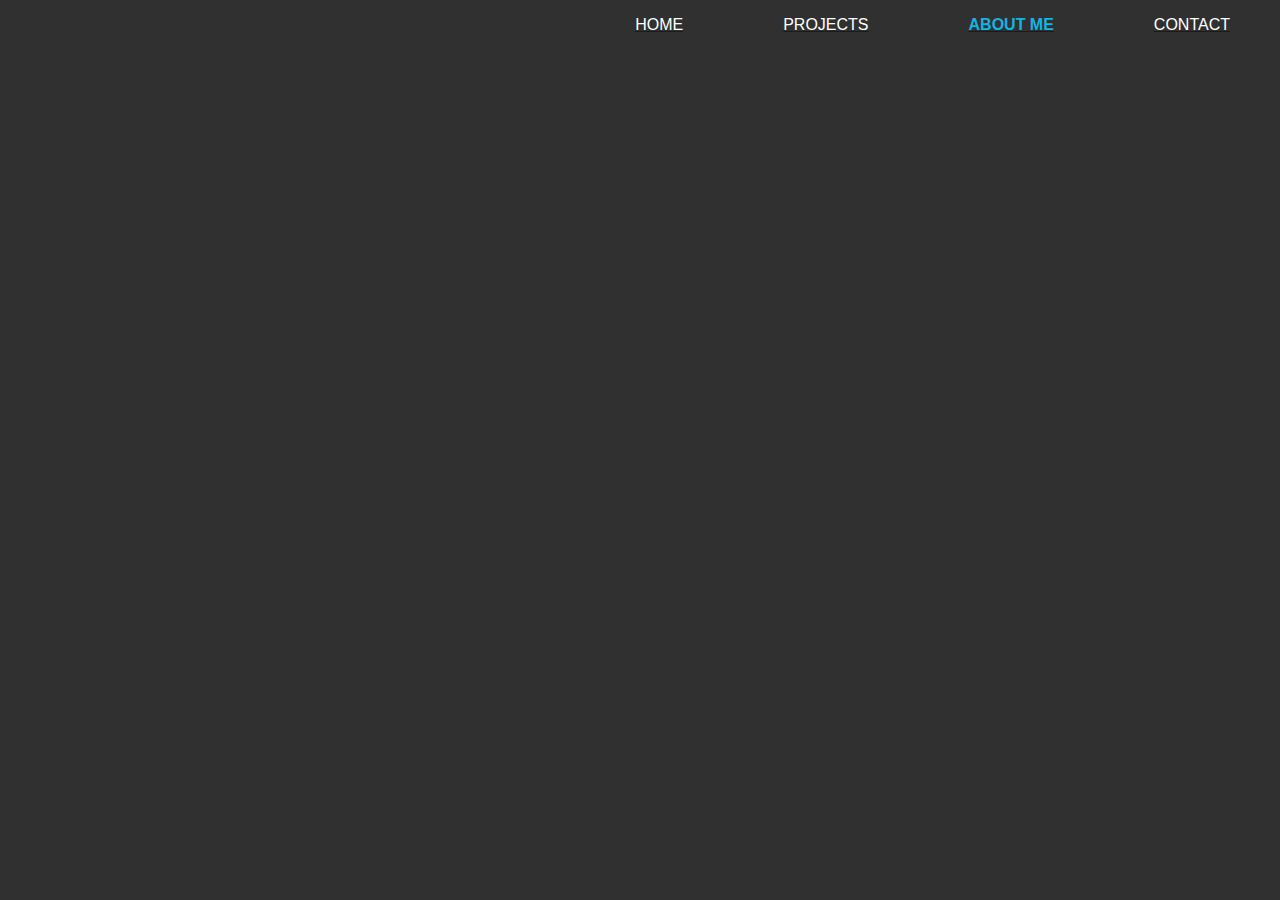
==== about.html @ 49687499 "first commit" ====
<!DOCTYPE html>
<html lang="en">
<head>
  <meta charset="UTF-8">
  <meta name="viewport" content="width=device-width, initial-scale=1.0">
  <meta http-equiv="X-UA-Compatible" content="ie=edge">
  <link rel="stylesheet" href="reset.css">
  <link rel="stylesheet" href="main.css">
  <title>About me</title>
</head>
<body>
<header>
  <ul>
    <a href="index.html"><li>HOME</li></a>
    <a href="projects.html"><li>PROJECTS</li></a>
    <a href="about.html"><li class="active">ABOUT ME</li></a>
    <a href="contact.html"><li>CONTACT</li></a>
  </ul>
</header>
</body>
</html>
---- main.css ----
body{
  background-color: #303030;
  color: aliceblue;
}
ul{
  display: flex;
  justify-content: flex-end;
}
li{
  margin-left: 50px;
  margin-right: 50px;
  color: white;
  transform: none;
}
li:hover{
  color:#11B5E4;
  font-weight: 900;
}
.active{
    color:#11B5E4;
    font-weight: 900;
}
.projects{
  display: flex;
  justify-content: center;
  text-align: center;
}
.design img:hover{
  border: #11B5E4 solid 5px;
}
.developpement img:hover{
  border: #11B5E4 solid 5px;
}
.projects img{
  width: 50%;
}
h1{
  writing-mode: vertical-rl;
  text-orientation: upright;
  letter-spacing: 0.8em;
  font-weight: 900;
}
.first{
  display: flex;
  margin-bottom: 100px;
}
.first h2{
  font-weight: 900;
}
.second{
  display:flex;
}
.second img {
  height:350px;
  margin-left: 350px;
}
.second p{
border: 0.5px solid #000000;
margin-top:300px;
width: 700px;
padding: 60px 90px 60px 90px;
font-family: roboto;
line-height: 38px;
}
.prenium{
  display:flex;
  justify-content: center;
  overflow: hidden;
  height:60vh;
}
.perspective-text{
  color:#11B5E4;
  font-family: Arial, Helvetica, sans-serif;
  font-size: 65px;
  
  font-weight: bolder;
  letter-spacing: -2px;
  text-transform: uppercase;
}
.perspective-line{
  height: 50px ;
  overflow: hidden;
  position: relative;
}
.perspective-text p{
  margin: 0;
  height: 50px;
  line-height: 50px;
  font-weight: 900;
  transition: all 0.5s ease-in-out
}
.perspective-line:nth-child(odd){
  transform: skew(60deg, -30deg) scaleY(0.667);
}
.perspective-line:nth-child(even){
  transform: skew(0deg, -30deg) scaleY(1.333);
}
.perspective-text:hover p{
transform: translate(0,-50px);
}
.perspective-line:nth-child(1){
  left: 29px;
}
.perspective-line:nth-child(2){
  left: 58px;
}
.perspective-line:nth-child(3){
  left: 87px;
  color: black;
}
.perspective-line:nth-child(4){
  left: 116px;
}
.perspective-line:nth-child(5){
  left: 145px;
}
.perspective-line:nth-child(6){
  left: 174px;
}
.fourth{
  margin-top:100px;
  display: flex;

}
.button{
  display: flex;
  align-items: center;
  justify-content: center;

}
.social-button{
  min-width: 11rem;
  display: flex;
  justify-content: center;
  height: 2.1rem;
  padding: 0.375rem 0.375rem 0;
  background: #eee;
  border-radius:0.25rem;
  box-shadow: inset 0 1px 2px rgb(0, 0, 0,3);
  perspective: 30rem;
  margin-right: 70px;
  margin-left: 70px;
}
.cover{
  transform-origin: center bottom;
  transform-style: preserve-3d;
  text-align: center;
  z-index: 99;
}
.cover,.cover>*{
  position: absolute;
  top: 0;
  left: 0;
  width: 100%;
  height: 100%;
}
.cover svg{
  width: 40px;
  height: 40px;
  filter: drop-shadow(0 1px 2px rgb(0,0,0,0.25));
}
.inner,.outer {
  border-radius: 0.25rem;
  background-image: linear-gradient(top, transparent 0%,rgba(0,0,0,0.1)100%);
}
.twitter .inner{
  background-color: #67e2fe;
}
.twitter .outer{
  background-color: #2ec8fa;
  transform:translateZ(0.25rem); 
}
.twitter .edge{
  background-color: #20c7f3;

  top: 0.25rem;
  height: 0.25rem;
  transform: rotateX(90deg);
  transform-origin: center top;
}
.social-button:hover .cover{
  transform: rotateX(-120deg);
}
.social-button, .social-button div{
  transition-duration: 0.7s;
  transition-timing-function: ease;
}
.shadow{
  position: absolute;
  top:100%;
  left: 0;
  width: 100%;
  height: 3.2rem;
  border-radius: 0.5rem;
  opacity: 0;
  background-image: linear-gradient(to bottom, rgba(0,0,0,0.3)0%,transparent 100%);
  transform:rotateX(90deg);
  transform-origin: center top;
}
.social-button:hover .shadow{
  transform:rotateX(45deg) scale(0.95); 
  opacity: 1;
}
.facebook .inner {
  background-color: #3b5998;
}
.facebook .outer {
  background-color: #476ab4;
  
}
.facebook .edge {
  background-color: #2f477c;
  top: 0.25rem;
  height: 0.25rem;
  transform: rotateX(90deg);
  transform-origin: center top;
}
.facebook-add{
  text-decoration: none;
  color: #3b5998;
}
.facebook-logo{
  width:22px
}
.github .inner {
  background-color: #1d1f22;
}
.github .outer {
  background-color: #202427;
  
}
.github .edge {
  background-color: #1b1f23;
  top: 0.25rem;
  height: 0.25rem;
  transform: rotateX(90deg);
  transform-origin: center top;
}
.github .cover svg{
  height: 30px;
}
.github-follow{
  text-decoration: none;
  color: #1b1f23;
}
.github-logo{
  width:22px
}
.section-social{
  display: flex;
  justify-content: center;
  align-items: center;
}
.gmail .inner {
  background-color: #d23f31;
}
.gmail .outer {
  background-color: #db4437;
  
}
.gmail .edge {
  background-color: #db4437;
  top: 0.25rem;
  height: 0.25rem;
  transform: rotateX(90deg);
  transform-origin: center top;
}
.gmail .cover svg{
  height: 30px;
}
.gmail-follow{
  text-decoration: none;
  color: #1b1f23;
}
.gmail-logo{
  width:22px
}
.gmail-send{
  text-decoration: none;
  color: #db4437;
}
.title-design{
  font-size:50px;
  letter-spacing: 0.8em;
}
.design-container{
  display: flex;
}
.container{
height: 750px;
width: 500px;
border:solid 1px white;
}
h4{
  margin-left: 30px;
  font-size: 30px;
}
.projects-design-first{
  background-image: url("images/Zenphone\ 6\ edition\ 30_2880x1035.jpg");
  background-size:contain;
  background-attachment: fixed; 
  background-repeat: no-repeat;
}
.projects-design-second{
  background-image: url("images/ROG-PHONE-II_2880x1035.jpg");
  background-size:cover;
  background-attachment: fixed; 
}
.projects-design-third{
  background-image: url("images/Zenbook\ Pro\ Duo\ 2880x1035.jpg");
  background-size:cover;
  background-attachment: fixed; 
}
.projects-design-fourth{
  background-image: url("images/design.jpg");
  background-size:cover;
  background-attachment: fixed; 
}
.projects-design-fifth{
  background-image: url("images/design.jpg");
  background-size:cover;
  background-attachment: fixed; 
}
.projects-container{
  display: flex;
}
.second-container{
  display: flex;
  justify-content: center;
  align-items: center;
}
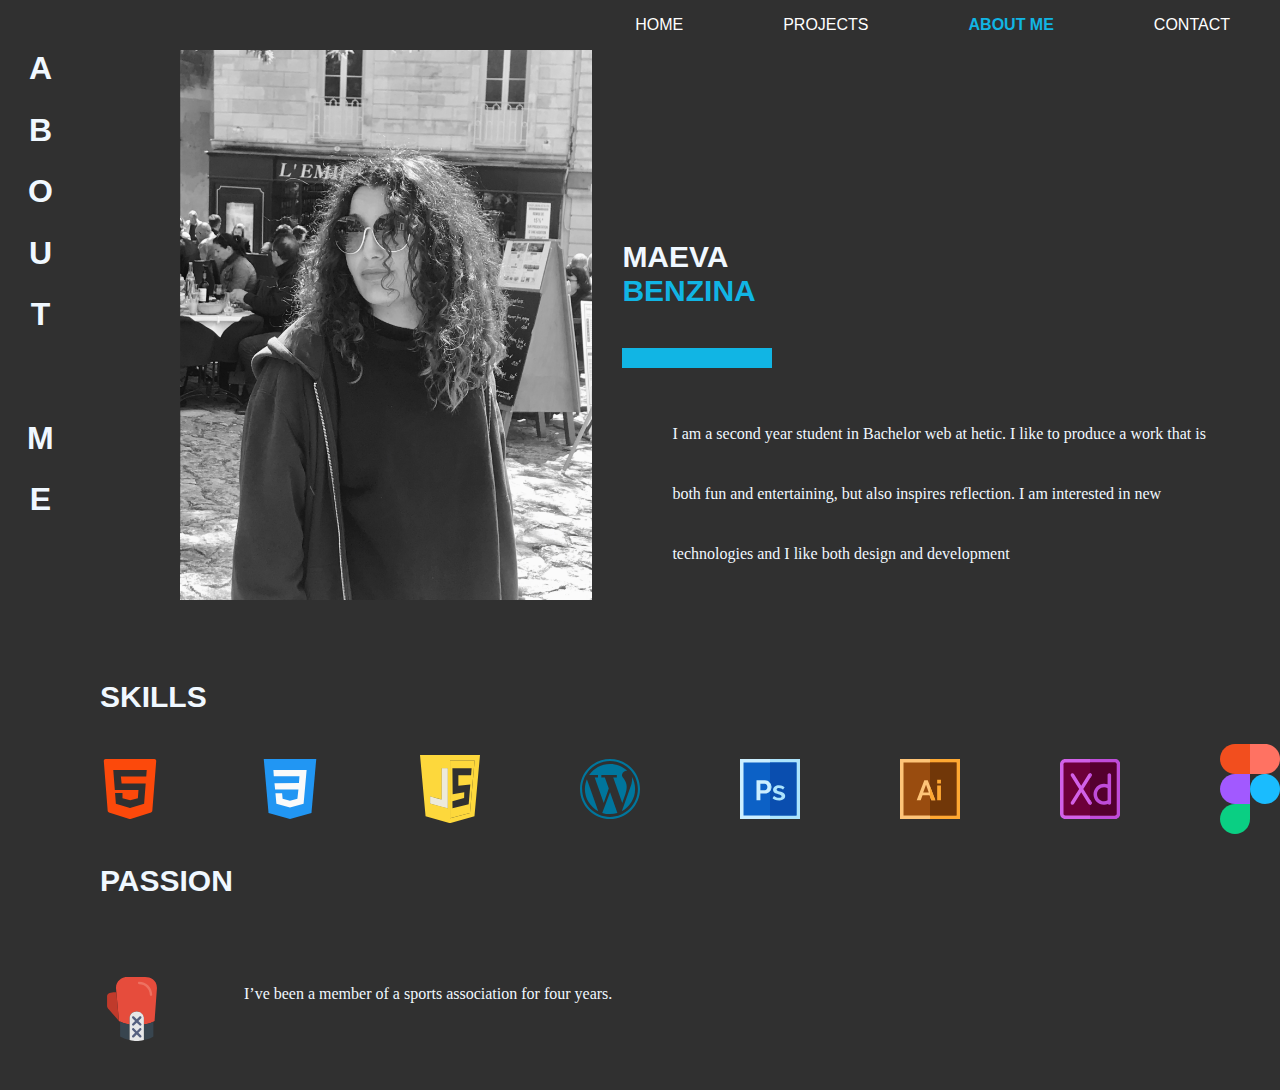
==== commit 8c272e56: "second commit" ====
--- a/about.html
+++ b/about.html
@@ -16,6 +16,358 @@
     <a href="about.html"><li class="active">ABOUT ME</li></a>
     <a href="contact.html"><li>CONTACT</li></a>
   </ul>
+  
 </header>
+<section class="second"> 
+    <h1>ABOUT ME</h1>
+   <img src="images/photo.jpg" alt="">
+   <div>
+   <h4>MAEVA <br> <span> BENZINA </span></h4>
+   <hr>
+    <p>I am a second year student in Bachelor web at hetic. I like to produce a work that is both fun and entertaining, but also inspires reflection. I am interested in new technologies and I like both design and development</p>
+  </div>
+</section>
+<section class="skills">
+  <h3>SKILLS</h3>
+  <div class="logo-skills">
+<svg version="1.1" id="Layer_1" xmlns="http://www.w3.org/2000/svg" xmlns:xlink="http://www.w3.org/1999/xlink" x="0px" y="0px"
+	 viewBox="0 0 434.147 434.147" style="enable-background:new 0 0 434.147 434.147;" xml:space="preserve">
+<path style="fill:#FC490B;" d="M27.336,14.372l28.177,360.474c0.423,5.413,4.087,10.029,9.263,11.67l148.268,47.008
+	c2.622,0.831,5.437,0.831,8.059,0l148.268-47.008c5.176-1.641,8.84-6.257,9.263-11.67l28.177-360.474
+	C407.417,6.622,401.292,0,393.519,0H40.629C32.856,0,26.731,6.622,27.336,14.372z M334.553,126.215H150.918l5.542,51.105h174.099
+	L319.17,323.013l-102.096,32.369l-102.096-32.369l-5.95-76.116h53.588v37.336l55.89,15l55.556-15l4.31-59.503H107.295L95.937,79.419
+	H338.21L334.553,126.215z"/>
+<g>
+</g>
+<g>
+</g>
+<g>
+</g>
+<g>
+</g>
+<g>
+</g>
+<g>
+</g>
+<g>
+</g>
+<g>
+</g>
+<g>
+</g>
+<g>
+</g>
+<g>
+</g>
+<g>
+</g>
+<g>
+</g>
+<g>
+</g>
+<g>
+</g>
+</svg>
+  <svg version="1.1" id="Capa_1" xmlns="http://www.w3.org/2000/svg" xmlns:xlink="http://www.w3.org/1999/xlink" x="0px" y="0px"
+	 viewBox="0 0 512 512" style="enable-background:new 0 0 512 512;" xml:space="preserve">
+<polygon style="fill:#2196F3;" points="32,0 72.8,460.8 256,512 439.136,460.832 480,0 "/>
+<polygon style="fill:#FAFAFA;" points="392.768,150.688 387.616,208.576 372.064,382.112 256,414.208 255.904,414.24 
+	139.904,382.112 131.808,291.36 188.64,291.36 192.864,338.432 255.936,355.456 255.968,355.424 319.136,338.4 327.744,259.968 
+	129.088,260.512 123.456,206.88 332.512,204.416 336.736,147.008 117.856,147.616 114.176,94.208 256,94.208 397.824,94.208 "/>
+<g>
+</g>
+<g>
+</g>
+<g>
+</g>
+<g>
+</g>
+<g>
+</g>
+<g>
+</g>
+<g>
+</g>
+<g>
+</g>
+<g>
+</g>
+<g>
+</g>
+<g>
+</g>
+<g>
+</g>
+<g>
+</g>
+<g>
+</g>
+<g>
+</g>
+</svg>
+<svg id="svg4525" xmlns="http://www.w3.org/2000/svg" viewBox="0 0 256.4 291.5" ><style>.st7{fill:#d4b830}.st7,.st8{opacity:.986;fill:#ebebeb;fill-opacity:0;enable-background:new}.st8{fill-opacity:.9216}.st9{fill:#fdd83c}</style><g id="g5193" transform="translate(4.988 -113.385)"><path id="path5113" class="st9" d="M18.8 375.4L-5 113.4l256.4.1-23.6 261.7L123 404.8 18.8 375.4zm189.7-14.3l19.9-224.4h-105l.8 247.5 84.3-23.1zm-94.9-191.5H88.1l-.3 134.3-49.5-13.5.1 30.7 75.2 20.3V169.6z"/><path id="path5159" class="st9" d="M105.2 338.9c-3.3-1-19.6-5.4-36.2-9.9l-30.1-8.1v-15.1c0-14.8 0-15.1 1.5-14.6.8.3 11.8 3.3 24.4 6.8l22.9 6.3.2-67 .2-67h25v85.2c0 67.7-.2 85.2-.9 85.2-.5-.1-3.7-.9-7-1.8z"/><path id="path5157" class="st8" d="M38.4 321.1l-.1-30.7s31.6 8.9 49.5 13.5l.3-134.2h25.5v171.7l-75.2-20.3z"/><path id="path5117" class="st9" d="M123.4 136.6h105L208.5 361l-85.1 23.1V136.6zm79.7 186.8l6.9-83.9-51 5.7v-44.8l54.4-.2 2.2-30.6-82.1.4 1.1 111.4 49.6-8.5-.7 24.8-50 13.3.5 30.4 69.1-18z"/></g>
+</svg>
+<svg version="1.1" id="Layer_1" xmlns="http://www.w3.org/2000/svg" xmlns:xlink="http://www.w3.org/1999/xlink" x="0px" y="0px"
+	 viewBox="0 0 447.674 447.674" style="enable-background:new 0 0 447.674 447.674;" xml:space="preserve">
+<g>
+	<path style="fill:#00769D;" d="M134.289,138.16h-24.722l67.399,190.521l37.732-107.825l-29.254-82.696H159.36v-18.154h115.508
+		v18.154h-27.049l67.398,190.521l24.227-69.234c31.781-88.702-26.048-116.333-26.048-136.129s16.048-35.843,35.843-35.843
+		c1.071,0,2.111,0.058,3.13,0.153c-33.541-31.663-78.768-51.08-128.534-51.08c-65.027,0-122.306,33.146-155.884,83.458h66.336
+		v18.154L134.289,138.16L134.289,138.16z"/>
+	<path style="fill:#00769D;" d="M36.548,223.837c0,71.704,40.302,133.986,99.483,165.458l-84.52-238.919
+		C41.883,172.932,36.548,197.761,36.548,223.837z"/>
+	<path style="fill:#00769D;" d="M386.833,131.547c2.679,15.774,1.868,33.503-2.243,51.301h0.745l-2.832,8.092l0,0
+		c-1.678,5.843-3.791,11.82-6.191,17.693l-64.444,180.541c59.057-31.51,99.256-93.725,99.256-165.338
+		C411.124,190.279,402.29,158.788,386.833,131.547z"/>
+	<path style="fill:#00769D;" d="M166.075,402.033c18.195,5.894,37.603,9.091,57.762,9.091c19.228,0,37.777-2.902,55.239-8.285
+		l-54.784-154.862L166.075,402.033z"/>
+	<path style="fill:#00769D;" d="M382.113,65.56C339.836,23.283,283.625,0,223.836,0S107.837,23.283,65.56,65.56S0,164.047,0,223.837
+		c0,59.789,23.283,115.999,65.56,158.276s98.488,65.56,158.277,65.56s115.999-23.283,158.277-65.56
+		c42.277-42.277,65.56-98.488,65.56-158.276C447.673,164.047,424.39,107.837,382.113,65.56z M223.836,431.883
+		c-114.717,0-208.046-93.329-208.046-208.046S109.119,15.79,223.836,15.79s208.046,93.33,208.046,208.047
+		S338.554,431.883,223.836,431.883z"/>
+</g>
+<g>
+</g>
+<g>
+</g>
+<g>
+</g>
+<g>
+</g>
+<g>
+</g>
+<g>
+</g>
+<g>
+</g>
+<g>
+</g>
+<g>
+</g>
+<g>
+</g>
+<g>
+</g>
+<g>
+</g>
+<g>
+</g>
+<g>
+</g>
+<g>
+</g>
+</svg>
+<br>
+<svg version="1.1" id="Capa_1" xmlns="http://www.w3.org/2000/svg" xmlns:xlink="http://www.w3.org/1999/xlink" x="0px" y="0px"
+	 viewBox="0 0 512 512" style="enable-background:new 0 0 512 512;" xml:space="preserve">
+<path style="fill:#CCEFFF;" d="M512,512H0V0h512V512z"/>
+<path style="fill:#ACE3FC;" d="M512,512H256V0h256V512z"/>
+<path style="fill:#0C61C6;" d="M482,482H30V30h452V482z"/>
+<path style="fill:#0A4EAF;" d="M482,482H256V30h226V482z"/>
+<path style="fill:#CCEFFF;" d="M140.862,352V181.6h72.24c33.064,0,54.24,30.4,54.24,56.64c0,30.927-23.509,56.64-53.04,56.64h-40.32
+	V352H140.862z M173.982,265.84h38.4c11.618,0,21.36-10.84,21.36-27.6c0-14.4-8.743-27.6-22.8-27.6h-36.96V265.84z"/>
+<g>
+	<path style="fill:#ACE3FC;" d="M334.779,354.4c-29.029,0-49.68-13.2-56.88-19.44l12-20.16c7.68,5.441,25.351,16.56,44.16,16.56
+		c12.191,0,20.64-5.11,20.64-13.92c0-10.815-17.843-14.317-27.6-17.04c-8.16-2.239-44.88-7.4-44.88-35.04
+		c0-26.61,23.156-41.52,49.44-41.52c27.591,0,42.319,11.201,49.2,17.28l-12.96,19.44c-6.401-4.8-20.649-13.92-36.48-13.92
+		c-11.669,0-19.2,4.985-19.2,14.16c0,11.45,20.078,14.722,24.72,15.84c8.64,2.242,48.72,8.36,48.72,37.92
+		C385.659,349.5,350.458,354.4,334.779,354.4z"/>
+	<path style="fill:#ACE3FC;" d="M256,204.362v68.811c7.111-9.672,11.343-21.83,11.343-34.934
+		C267.343,226.781,263.303,214.53,256,204.362z"/>
+</g>
+<g>
+</g>
+<g>
+</g>
+<g>
+</g>
+<g>
+</g>
+<g>
+</g>
+<g>
+</g>
+<g>
+</g>
+<g>
+</g>
+<g>
+</g>
+<g>
+</g>
+<g>
+</g>
+<g>
+</g>
+<g>
+</g>
+<g>
+</g>
+<g>
+</g>
+</svg>
+<svg version="1.1" id="Capa_1" xmlns="http://www.w3.org/2000/svg" xmlns:xlink="http://www.w3.org/1999/xlink" x="0px" y="0px"
+	 viewBox="0 0 512 512" style="enable-background:new 0 0 512 512;" xml:space="preserve">
+<path style="fill:#FEC478;" d="M512,512H0V0h512V512z"/>
+<path style="fill:#FEA832;" d="M512,512H256V0h256V512z"/>
+<path style="fill:#994C0F;" d="M482,482H30V30h452V482z"/>
+<path style="fill:#713708;" d="M482,482H256V30h226V482z"/>
+<path style="fill:#FEC478;" d="M207.502,181.6h29.28l64.8,170.4h-34.08l-15.84-42.48h-59.52l-15.6,42.48h-34.08L207.502,181.6z
+	 M245.662,286.24l-23.52-66.96l-24.48,66.96H245.662z"/>
+<g>
+	<path style="fill:#FEA832;" d="M317.182,208.72V176.8h32.159v31.92H317.182z M317.182,352V226.24h32.159V352H317.182z"/>
+	<polygon style="fill:#FEA832;" points="256,232.137 256,321.155 267.502,352 301.582,352 	"/>
+</g>
+<g>
+</g>
+<g>
+</g>
+<g>
+</g>
+<g>
+</g>
+<g>
+</g>
+<g>
+</g>
+<g>
+</g>
+<g>
+</g>
+<g>
+</g>
+<g>
+</g>
+<g>
+</g>
+<g>
+</g>
+<g>
+</g>
+<g>
+</g>
+<g>
+</g>
+</svg>
+<svg version="1.1" id="Capa_1" xmlns="http://www.w3.org/2000/svg" xmlns:xlink="http://www.w3.org/1999/xlink" x="0px" y="0px"
+	 viewBox="0 0 512 512" style="enable-background:new 0 0 512 512;" xml:space="preserve">
+<path style="fill:#D261E8;" d="M467,0H45C20.099,0,0,20.099,0,45v422c0,24.901,20.099,45,45,45h422c24.901,0,45-20.099,45-45V45
+	C512,20.099,491.901,0,467,0z"/>
+<path style="fill:#BF4CD9;" d="M512,45v422c0,24.901-20.099,45-45,45H256V0h211C491.901,0,512,20.099,512,45z"/>
+<path style="fill:#6D0039;" d="M467,30H45c-8.401,0-15,6.599-15,15v422c0,8.401,6.599,15,15,15h422c8.401,0,15-6.599,15-15V45
+	C482,36.599,475.401,30,467,30z"/>
+<path style="fill:#54002E;" d="M482,45v422c0,8.401-6.599,15-15,15H256V30h211C475.401,30,482,36.599,482,45z"/>
+<path style="fill:#BF4CD9;" d="M421,121c-8.291,0-15,6.709-15,15v80.229c-9.543-3.38-19.616-5.229-30-5.229
+	c-49.629,0-90,40.371-90,90s40.371,90,90,90c11.486,0,22.549-2.375,32.972-6.497C411.687,388.338,415.939,391,421,391
+	c8.291,0,15-6.709,15-15V136C436,127.709,429.291,121,421,121z M316,301c0-33.091,26.909-60,60-60c10.789,0,20.848,3.464,30,8.846
+	v102.308c-9.152,5.381-19.211,8.846-30,8.846C342.909,361,316,334.091,316,301z"/>
+<path style="fill:#D261E8;" d="M268.599,367.899c4.501,7.2,2.401,16.501-4.499,20.7c-2.701,1.5-5.4,2.401-8.101,2.401
+	c-5.099,0-9.901-2.401-12.599-6.899L181,284.2l-62.401,99.901c-4.199,6.899-13.5,9-20.7,4.499c-6.899-4.199-9-13.5-4.499-20.7
+	L163.299,256L93.401,144.101c-4.501-7.2-2.401-16.501,4.499-20.7c7.2-4.501,16.501-2.401,20.7,4.499l62.4,99.9l62.401-99.901
+	C246.1,123.4,250.901,121,256,121c2.701,0,5.4,0.901,8.101,2.401c6.899,4.199,9,13.5,4.499,20.7L256,164.2L198.701,256L256,347.8
+	L268.599,367.899z"/>
+<g>
+	<path style="fill:#BF4CD9;" d="M268.599,367.899c4.501,7.2,2.401,16.501-4.499,20.7c-2.701,1.5-5.4,2.401-8.101,2.401v-43.2
+		L268.599,367.899z"/>
+	<path style="fill:#BF4CD9;" d="M268.599,144.101L256,164.2V121c2.701,0,5.4,0.901,8.101,2.401
+		C271,127.599,273.1,136.901,268.599,144.101z"/>
+</g>
+<g>
+</g>
+<g>
+</g>
+<g>
+</g>
+<g>
+</g>
+<g>
+</g>
+<g>
+</g>
+<g>
+</g>
+<g>
+</g>
+<g>
+</g>
+<g>
+</g>
+<g>
+</g>
+<g>
+</g>
+<g>
+</g>
+<g>
+</g>
+<g>
+</g>
+</svg>
+<svg id="Layer_1" xmlns="http://www.w3.org/2000/svg" viewBox="0 0 200 300" ><style>.st0{fill:#0acf83}.st1{fill:#a259ff}.st2{fill:#f24e1e}.st3{fill:#ff7262}.st4{fill:#1abcfe}</style><title>Figma.logo</title><desc>Created using Figma</desc><path id="path0_fill" class="st0" d="M50 300c27.6 0 50-22.4 50-50v-50H50c-27.6 0-50 22.4-50 50s22.4 50 50 50z"/><path id="path1_fill" class="st1" d="M0 150c0-27.6 22.4-50 50-50h50v100H50c-27.6 0-50-22.4-50-50z"/><path id="path1_fill_1_" class="st2" d="M0 50C0 22.4 22.4 0 50 0h50v100H50C22.4 100 0 77.6 0 50z"/><path id="path2_fill" class="st3" d="M100 0h50c27.6 0 50 22.4 50 50s-22.4 50-50 50h-50V0z"/><path id="path3_fill" class="st4" d="M200 150c0 27.6-22.4 50-50 50s-50-22.4-50-50 22.4-50 50-50 50 22.4 50 50z"/></svg>
+</div>
+</section>
+<section class="passion">
+    <h3>PASSION</h3>
+    <div>
+    <svg version="1.1" id="Capa_1" xmlns="http://www.w3.org/2000/svg" xmlns:xlink="http://www.w3.org/1999/xlink" x="0px" y="0px"
+    viewBox="0 0 53.88 53.88" style="enable-background:new 0 0 53.88 53.88;" xml:space="preserve">
+ <path style="fill:#E64C3C;" d="M44.421,1.984C42.603,0.636,40.354,0,38.092,0l-7.394,0l-8.688,0c-0.388,0-0.772,0.045-1.147,0.143
+   c-1.903,0.501-7.41,2.516-7.41,9.054L15.943,37c0,0,3.226,2.06,9,3l0.006-5.51c0-3.207,2.913-5.557,6.129-5.489
+   c3.231,0.068,5.865,2.993,5.865,6.224l0,4.774c5.987-0.925,9-3,9-3l2-27.803C47.943,5.575,46.252,3.341,44.421,1.984z"/>
+ <g>
+   <path style="fill:#38454F;" d="M36.943,40v13c5.311-0.893,8-3,8-3V37.569C43.61,38.252,40.944,39.382,36.943,40z"/>
+   <path style="fill:#38454F;" d="M16.943,50c0,0,3.197,1.986,8,3V40c-3.902-0.635-6.634-1.78-8-2.457V50z"/>
+ </g>
+ <path style="fill:#ED7161;" d="M42.943,16c-0.552,0-1-0.447-1-1c0-4.963-4.038-9-9-9c-0.552,0-1-0.447-1-1s0.448-1,1-1
+   c6.065,0,11,4.935,11,11C43.943,15.553,43.495,16,42.943,16z"/>
+ <path style="fill:#C03A2B;" d="M5.943,16.701v7.653c0,0.767,0.281,1.507,0.791,2.081L15.943,37l-2.151-24.009
+   C11.494,12.844,5.739,12.766,5.943,16.701z"/>
+ <path style="fill:#E6E7E8;" d="M24.949,34.49c0-3.162,2.832-5.49,5.994-5.49h0c3.162,0,6,2.443,6,5.605V53l0,0
+   c-4.982,1.15-7.305,1.198-12,0L24.949,34.49z"/>
+ <g>
+   <path style="fill:#556080;" d="M32.357,37l2.293-2.293c0.391-0.391,0.391-1.023,0-1.414s-1.023-0.391-1.414,0l-2.293,2.293
+     l-2.293-2.293c-0.391-0.391-1.023-0.391-1.414,0s-0.391,1.023,0,1.414L29.529,37l-2.293,2.293c-0.391,0.391-0.391,1.023,0,1.414
+     C27.431,40.902,27.687,41,27.943,41s0.512-0.098,0.707-0.293l2.293-2.293l2.293,2.293C33.431,40.902,33.687,41,33.943,41
+     s0.512-0.098,0.707-0.293c0.391-0.391,0.391-1.023,0-1.414L32.357,37z"/>
+   <path style="fill:#556080;" d="M34.65,43.293c-0.391-0.391-1.023-0.391-1.414,0l-2.293,2.293l-2.293-2.293
+     c-0.391-0.391-1.023-0.391-1.414,0s-0.391,1.023,0,1.414L29.529,47l-2.293,2.293c-0.391,0.391-0.391,1.023,0,1.414
+     C27.431,50.902,27.687,51,27.943,51s0.512-0.098,0.707-0.293l2.293-2.293l2.293,2.293C33.431,50.902,33.687,51,33.943,51
+     s0.512-0.098,0.707-0.293c0.391-0.391,0.391-1.023,0-1.414L32.357,47l2.293-2.293C35.04,44.316,35.04,43.684,34.65,43.293z"/>
+ </g>
+ <g>
+ </g>
+ <g>
+ </g>
+ <g>
+ </g>
+ <g>
+ </g>
+ <g>
+ </g>
+ <g>
+ </g>
+ <g>
+ </g>
+ <g>
+ </g>
+ <g>
+ </g>
+ <g>
+ </g>
+ <g>
+ </g>
+ <g>
+ </g>
+ <g>
+ </g>
+ <g>
+ </g>
+ <g>
+ </g>
+ </svg>
+<p>I’ve been a member of a sports association for four years.</p> 
+</div>
+</section>
 </body>
 </html>--- a/main.css
+++ b/main.css
@@ -6,20 +6,22 @@
 ul{
   display: flex;
   justify-content: flex-end;
+  text-decoration: none;
 }
 li{
   margin-left: 50px;
   margin-right: 50px;
   color: white;
   transform: none;
+  text-decoration: none;
 }
 li:hover{
   color:#11B5E4;
   font-weight: 900;
 }
 .active{
-    color:#11B5E4;
-    font-weight: 900;
+  color:#11B5E4;
+  font-weight: 900;
 }
 .projects{
   display: flex;
@@ -52,16 +54,30 @@
   display:flex;
 }
 .second img {
-  height:350px;
-  margin-left: 350px;
+  height: 550px;
+  margin-left: 100px;
+}
+.second h4{
+  margin-top:190px;
 }
 .second p{
-border: 0.5px solid #000000;
-margin-top:300px;
-width: 700px;
-padding: 60px 90px 60px 90px;
-font-family: roboto;
-line-height: 38px;
+  width: 700px;
+  padding: 20px 80px 50px 80px;
+  font-family: roboto;
+  line-height: 60px;
+  font-weight: 500;
+}
+.second hr{
+  border:none;
+  height:20px;
+  width:150px ;
+  margin: 0;
+  margin-left: 30px;
+  background-color:#11B5E4  ;
+  text-decoration: none;
+}
+.second span{
+  color: #11B5E4;
 }
 .prenium{
   display:flex;
@@ -97,7 +113,7 @@
   transform: skew(0deg, -30deg) scaleY(1.333);
 }
 .perspective-text:hover p{
-transform: translate(0,-50px);
+  transform: translate(0,-50px);
 }
 .perspective-line:nth-child(1){
   left: 29px;
@@ -121,13 +137,13 @@
 .fourth{
   margin-top:100px;
   display: flex;
-
+  
 }
 .button{
   display: flex;
   align-items: center;
   justify-content: center;
-
+  
 }
 .social-button{
   min-width: 11rem;
@@ -173,7 +189,7 @@
 }
 .twitter .edge{
   background-color: #20c7f3;
-
+  
   top: 0.25rem;
   height: 0.25rem;
   transform: rotateX(90deg);
@@ -288,16 +304,16 @@
   display: flex;
 }
 .container{
-height: 750px;
-width: 500px;
-border:solid 1px white;
+  height: 750px;
+  width: 500px;
+  border:solid 1px white;
 }
 h4{
   margin-left: 30px;
   font-size: 30px;
 }
 .projects-design-first{
-  background-image: url("images/Zenphone\ 6\ edition\ 30_2880x1035.jpg");
+  background-image: url("images/zenphone6.png");
   background-size:contain;
   background-attachment: fixed; 
   background-repeat: no-repeat;
@@ -308,9 +324,7 @@
   background-attachment: fixed; 
 }
 .projects-design-third{
-  background-image: url("images/Zenbook\ Pro\ Duo\ 2880x1035.jpg");
-  background-size:cover;
-  background-attachment: fixed; 
+  background-image: url("images/zenbookpro.jpg");
 }
 .projects-design-fourth{
   background-image: url("images/design.jpg");
@@ -329,4 +343,87 @@
   display: flex;
   justify-content: center;
   align-items: center;
-}+}
+.Developpement-container{
+  display: flex;
+}
+.container-developpement-projects{
+  display: inline;
+}
+.containers{
+  height: 260px;
+  width: 90vw;
+  border:solid 1px white;
+  display: flex;
+}
+button{
+  border-radius: 6px;
+  background-color: #11B5E4;
+  text-decoration: none;
+  border: none;
+  color: white;
+  padding: 6px 12px;
+  font-size: 15px;
+}
+.projects-developpement-first img{
+  width: 23.5%;
+}
+.projects-developpement-second img{
+  width: 23.5%;
+}
+.projects-developpement-third img{
+  width: 23.5%;
+}
+.projects-developpement-fourth img{
+  width: 23.5%;
+}
+.projects-developpement-fifth img{
+  width: 23.5%;
+}
+.projects-developpement-first{
+  display: flex;
+}
+.nissin-projects{
+  display: inline;
+  margin-left: 40px;
+}
+.title-developpement{
+  font-size:45px;
+  letter-spacing: 0.8em;
+}
+a{
+  text-decoration: none;
+}
+.skills h3{
+  font-size: 30px;
+  font-weight: 900;
+  margin-left: 100px;
+}
+.skills svg{
+  margin-left: 100px;
+  width: 5%;
+}
+.logo-skills{
+  display: flex;
+  justify-content: center;
+  align-items: center;
+}
+.passion h3{
+  font-size: 30px;
+  font-weight: 900;
+  margin-left: 100px;
+}
+.passion svg{
+  margin-left: 100px;
+  width: 5%;
+}
+.passion div{
+  display: flex;
+}
+.passion p{
+  width: 700px;
+  padding: 20px 80px 50px 80px;
+  font-family: roboto;
+  line-height: 60px;
+  font-weight: 500;
+}
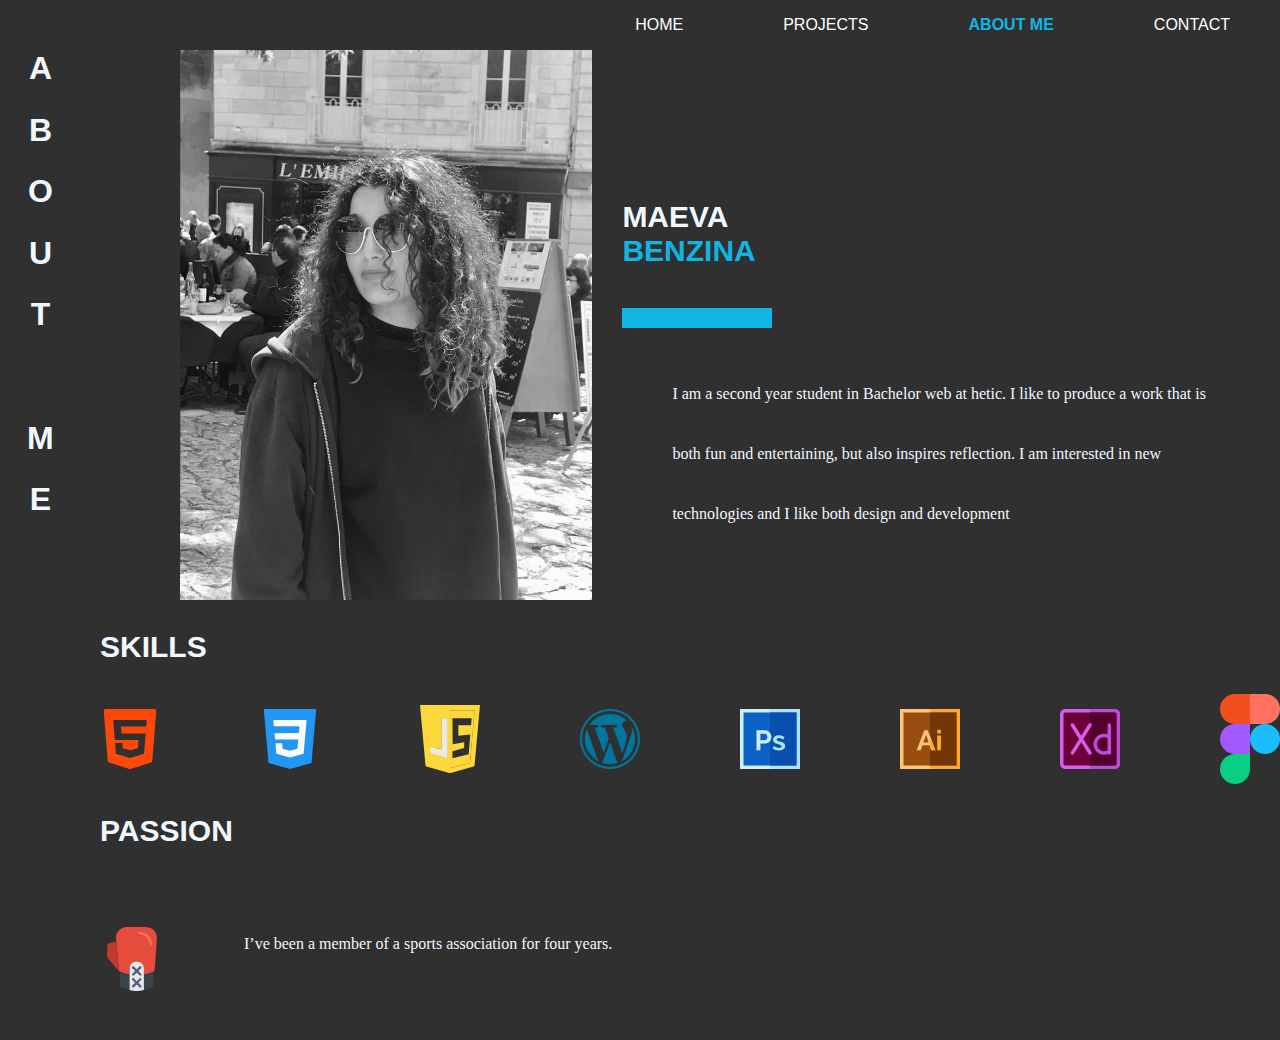
==== commit ed8ced42: "third commit" ====
--- a/about.html
+++ b/about.html
@@ -5,7 +5,8 @@
   <meta name="viewport" content="width=device-width, initial-scale=1.0">
   <meta http-equiv="X-UA-Compatible" content="ie=edge">
   <link rel="stylesheet" href="reset.css">
-  <link rel="stylesheet" href="main.css">
+	<link rel="stylesheet" href="main.css">
+	<link rel="shortcut icon" type="image/x-icon" href="images/logo-miniature.png"/>
   <title>About me</title>
 </head>
 <body>
--- a/main.css
+++ b/main.css
@@ -58,11 +58,11 @@
   margin-left: 100px;
 }
 .second h4{
-  margin-top:190px;
+  margin-top:150px;
 }
 .second p{
   width: 700px;
-  padding: 20px 80px 50px 80px;
+  padding: 20px 80px 0px 80px;
   font-family: roboto;
   line-height: 60px;
   font-weight: 500;
@@ -137,7 +137,6 @@
 .fourth{
   margin-top:100px;
   display: flex;
-  
 }
 .button{
   display: flex;
@@ -305,36 +304,31 @@
 }
 .container{
   height: 750px;
-  width: 500px;
-  border:solid 1px white;
-}
+  width: 250px;
+  background-size: auto 100%;
+  background-position: left;
+  background-repeat: repeat;
+}
+
 h4{
   margin-left: 30px;
   font-size: 30px;
 }
 .projects-design-first{
-  background-image: url("images/zenphone6.png");
-  background-size:contain;
-  background-attachment: fixed; 
-  background-repeat: no-repeat;
+  background-image: url("images/Zenphone\ 6\ edition\ 30_2880x1035.jpg");
+
 }
 .projects-design-second{
   background-image: url("images/ROG-PHONE-II_2880x1035.jpg");
-  background-size:cover;
-  background-attachment: fixed; 
 }
 .projects-design-third{
-  background-image: url("images/zenbookpro.jpg");
+  background-image: url("images/Zenbook\ Pro\ Duo\ 2880x1035.jpg");
 }
 .projects-design-fourth{
-  background-image: url("images/design.jpg");
-  background-size:cover;
-  background-attachment: fixed; 
+  background-image: url("images/Back\ to\ School_2880x1035.jpg");
 }
 .projects-design-fifth{
-  background-image: url("images/design.jpg");
-  background-size:cover;
-  background-attachment: fixed; 
+  background-image: url("images/Back\ to\ Work_2880x1035.jpg");
 }
 .projects-container{
   display: flex;
@@ -353,10 +347,10 @@
 .containers{
   height: 260px;
   width: 90vw;
-  border:solid 1px white;
-  display: flex;
-}
-button{
+  display: flex;
+  margin-bottom: 100px;
+}
+.Developpement-container button{
   border-radius: 6px;
   background-color: #11B5E4;
   text-decoration: none;
@@ -365,21 +359,23 @@
   padding: 6px 12px;
   font-size: 15px;
 }
-.projects-developpement-first img{
-  width: 23.5%;
-}
-.projects-developpement-second img{
-  width: 23.5%;
-}
-.projects-developpement-third img{
-  width: 23.5%;
-}
-.projects-developpement-fourth img{
-  width: 23.5%;
-}
-.projects-developpement-fifth img{
-  width: 23.5%;
-}
+.container__img{
+  width: 408px;
+  height: 258px;
+  contain: content;
+}
+
+.container__img img{
+  margin: auto;
+  object-fit: cover;
+  max-height: 260px;
+}
+
+.container-developpement-projects img{
+  min-height: 100%;
+  min-width: 100%;
+}
+
 .projects-developpement-first{
   display: flex;
 }
@@ -427,3 +423,22 @@
   line-height: 60px;
   font-weight: 500;
 }
+.second h3{
+  text-decoration: underline #11B5E4 ; 
+  color: whitesmoke;
+  font-family: roboto;
+  font-weight: 500;
+  margin-left: 85px;
+}
+.fourth h2{
+  text-align: center;
+  width:100%;
+  margin-bottom: 100px;
+  color: #11B5E4;
+  font-weight: 900;
+  font-size:40px;
+}
+.text-contact{
+  display: inline;
+  justify-content: center;
+}